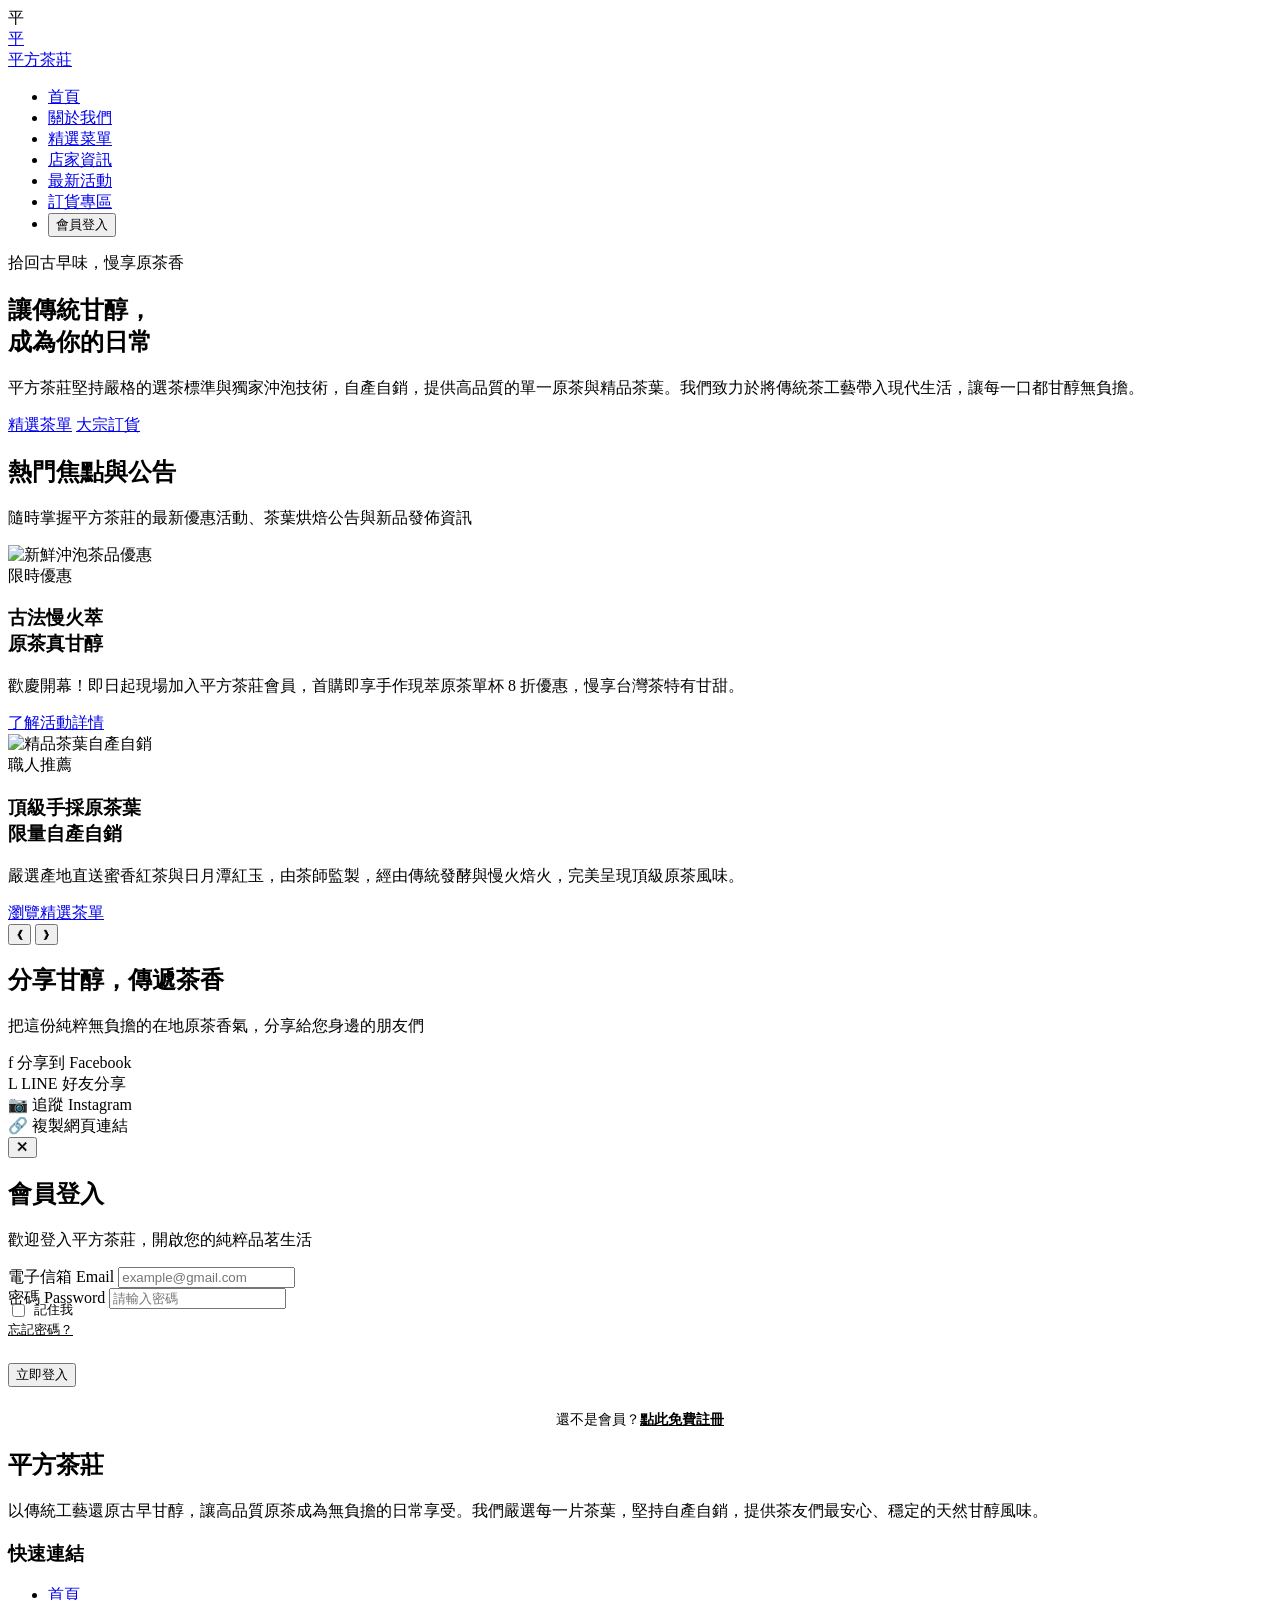
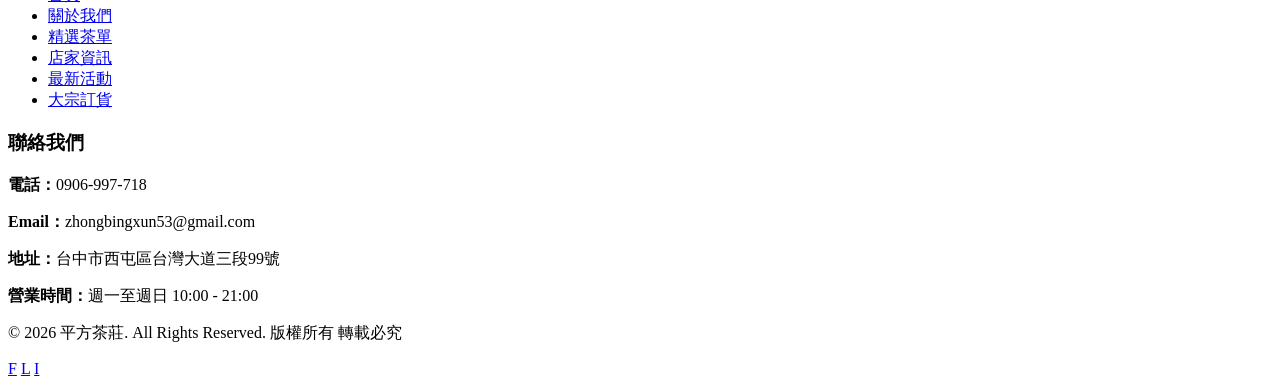
==== index.html @ 4ed9a434 "Add files via upload" ====
<!DOCTYPE html>
<html lang="zh-TW">
<head>
  <meta charset="UTF-8">
  <meta name="viewport" content="width=device-width, initial-scale=1.0">
  <title>平方茶莊 | 讓傳統甘醇，成為你的日常</title>
  <meta name="description" content="平方茶莊提供高品質在地原茶與自產茶葉，擁有嚴格選茶標準與獨門沖泡技術，完美呈現茶葉本身甘醇香氣。">
  <link rel="stylesheet" href="css/style.css">
</head>
<body>

  <!-- Page Loader Overlay -->
  <div class="loader-overlay" id="loaderOverlay">
    <div class="loader-content">
      <div class="loader-logo">平</div>
      <div class="loader-bar"></div>
    </div>
  </div>

  <!-- Navigation Header -->
  <header>
    <div class="container header-container">
      <a href="index.html" class="logo" id="navLogo">
        <div class="logo-icon">平</div>
        <span class="logo-text">平方茶莊</span>
      </a>
      <nav>
        <ul class="nav-menu" id="navMenu">
          <li><a href="index.html" class="nav-link" id="linkHome">首頁</a></li>
          <li><a href="about.html" class="nav-link" id="linkAbout">關於我們</a></li>
          <li><a href="menu.html" class="nav-link" id="linkMenu">精選菜單</a></li>
          <li><a href="info.html" class="nav-link" id="linkInfo">店家資訊</a></li>
          <li><a href="events.html" class="nav-link" id="linkEvents">最新活動</a></li>
          <li><a href="order.html" class="nav-link" id="linkOrder">訂貨專區</a></li>
          <li><button class="login-btn" id="navLoginBtn">會員登入</button></li>
        </ul>
      </nav>
      <div class="menu-toggle" id="menuToggle" aria-label="Toggle navigation menu">
        <span></span>
        <span></span>
        <span></span>
      </div>
    </div>
  </header>

  <!-- Hero Section -->
  <section class="hero" id="heroSection">
    <div class="hero-overlay"></div>
    <div class="hero-spotlight" id="heroSpotlight"></div>
    <div class="container">
      <div class="hero-content">
        <div class="hero-tagline">拾回古早味，慢享原茶香</div>
        <h1 class="hero-title">讓傳統甘醇，<br>成為你的日常</h1>
        <p class="hero-description">
          平方茶莊堅持嚴格的選茶標準與獨家沖泡技術，自產自銷，提供高品質的單一原茶與精品茶葉。我們致力於將傳統茶工藝帶入現代生活，讓每一口都甘醇無負擔。
        </p>
        <div class="hero-btns">
          <a href="menu.html" class="btn btn-primary" id="heroBtnMenu">精選茶單</a>
          <a href="order.html" class="btn btn-outline" id="heroBtnOrder">大宗訂貨</a>
        </div>
      </div>
    </div>
  </section>

  <!-- Interactive Ad Carousel Section -->
  <section class="carousel-section" id="carouselSection">
    <div class="container">
      <h2 class="section-title">熱門焦點與公告</h2>
      <p class="section-subtitle">隨時掌握平方茶莊的最新優惠活動、茶葉烘焙公告與新品發佈資訊</p>
      
      <div class="carousel-container">
        <div class="carousel-track">
          
          <!-- Slide 1 -->
          <div class="carousel-slide active">
            <img src="images/carousel-1.png" alt="新鮮沖泡茶品優惠" class="carousel-img">
            <div class="carousel-overlay"></div>
            <div class="carousel-content">
              <span class="carousel-badge">限時優惠</span>
              <h3 class="carousel-slide-title">古法慢火萃<br>原茶真甘醇</h3>
              <p class="carousel-slide-desc">
                歡慶開幕！即日起現場加入平方茶莊會員，首購即享手作現萃原茶單杯 8 折優惠，慢享台灣茶特有甘甜。
              </p>
              <a href="events.html" class="btn btn-primary">了解活動詳情</a>
            </div>
          </div>
          
          <!-- Slide 2 -->
          <div class="carousel-slide">
            <img src="images/carousel-2.png" alt="精品茶葉自產自銷" class="carousel-img">
            <div class="carousel-overlay"></div>
            <div class="carousel-content">
              <span class="carousel-badge">職人推薦</span>
              <h3 class="carousel-slide-title">頂級手採原茶葉<br>限量自產自銷</h3>
              <p class="carousel-slide-desc">
                嚴選產地直送蜜香紅茶與日月潭紅玉，由茶師監製，經由傳統發酵與慢火焙火，完美呈現頂級原茶風味。
              </p>
              <a href="menu.html" class="btn btn-primary">瀏覽精選茶單</a>
            </div>
          </div>
          
        </div>
        
        <!-- Controls -->
        <button class="carousel-btn carousel-btn-prev" aria-label="Previous slide">&#10094;</button>
        <button class="carousel-btn carousel-btn-next" aria-label="Next slide">&#10095;</button>
        
        <!-- Indicators -->
        <div class="carousel-dots"></div>
      </div>
    </div>
  </section>

  <!-- Social Share Section -->
  <section class="social-share-section" id="shareSection">
    <div class="container">
      <h2 class="section-title">分享甘醇，傳遞茶香</h2>
      <p class="section-subtitle">把這份純粹無負擔的在地原茶香氣，分享給您身邊的朋友們</p>
      
      <div class="share-grid">
        <div class="share-card fb" id="shareFb">
          <span class="share-icon">f</span>
          <span class="share-title">分享到 Facebook</span>
        </div>
        <div class="share-card line" id="shareLine">
          <span class="share-icon">L</span>
          <span class="share-title">LINE 好友分享</span>
        </div>
        <div class="share-card ig" id="shareIg">
          <span class="share-icon">📷</span>
          <span class="share-title">追蹤 Instagram</span>
        </div>
        <div class="share-card copylink" id="shareCopy">
          <span class="share-icon">🔗</span>
          <span class="share-title">複製網頁連結</span>
        </div>
      </div>
    </div>
  </section>

  <!-- Member Login Modal -->
  <div class="modal-overlay" id="loginModal">
    <div class="modal-box">
      <button class="modal-close" aria-label="Close modal">✕</button>
      <h2 class="modal-title">會員登入</h2>
      <p class="modal-subtitle">歡迎登入平方茶莊，開啟您的純粹品茗生活</p>
      
      <form id="loginForm">
        <div class="form-group">
          <label for="loginEmail">電子信箱 Email</label>
          <input type="email" id="loginEmail" class="form-control" placeholder="example@gmail.com" required>
        </div>
        <div class="form-group">
          <label for="loginPassword">密碼 Password</label>
          <input type="password" id="loginPassword" class="form-control" placeholder="請輸入密碼" required>
        </div>
        <div class="form-group" style="flex-direction: row; justify-content: space-between; align-items: center; margin-top: -8px; margin-bottom: 24px;">
          <label style="display: flex; align-items: center; gap: 6px; font-weight: normal; font-size: 0.8rem; cursor: pointer;">
            <input type="checkbox" style="accent-color: var(--primary-color);"> 記住我
          </label>
          <a href="#" style="font-size: 0.8rem; color: var(--secondary-color); font-weight: 500;">忘記密碼？</a>
        </div>
        <button type="submit" class="btn btn-primary form-submit-btn">立即登入</button>
      </form>
      
      <p style="text-align: center; margin-top: 24px; font-size: 0.85rem; color: var(--text-muted);">
        還不是會員？<a href="#" style="color: var(--primary-color); font-weight: 600;">點此免費註冊</a>
      </p>
    </div>
  </div>

  <!-- Footer -->
  <footer>
    <div class="container footer-grid">
      <div class="footer-brand">
        <h2>平方茶莊</h2>
        <p>以傳統工藝還原古早甘醇，讓高品質原茶成為無負擔的日常享受。我們嚴選每一片茶葉，堅持自產自銷，提供茶友們最安心、穩定的天然甘醇風味。</p>
      </div>
      <div class="footer-links">
        <h3>快速連結</h3>
        <ul>
          <li><a href="index.html">首頁</a></li>
          <li><a href="about.html">關於我們</a></li>
          <li><a href="menu.html">精選茶單</a></li>
          <li><a href="info.html">店家資訊</a></li>
          <li><a href="events.html">最新活動</a></li>
          <li><a href="order.html">大宗訂貨</a></li>
        </ul>
      </div>
      <div class="footer-contact">
        <h3>聯絡我們</h3>
        <p><strong>電話：</strong>0906-997-718</p>
        <p><strong>Email：</strong>zhongbingxun53@gmail.com</p>
        <p><strong>地址：</strong>台中市西屯區台灣大道三段99號</p>
        <p><strong>營業時間：</strong>週一至週日 10:00 - 21:00</p>
      </div>
    </div>
    
    <div class="container footer-bottom">
      <p>&copy; 2026 平方茶莊. All Rights Reserved. 版權所有 轉載必究</p>
      <div class="footer-socials">
        <a href="#" class="footer-social-icon" aria-label="Facebook">F</a>
        <a href="#" class="footer-social-icon" aria-label="Line">L</a>
        <a href="#" class="footer-social-icon" aria-label="Instagram">I</a>
      </div>
    </div>
  </footer>

  <script src="js/main.js"></script>
</body>
</html>
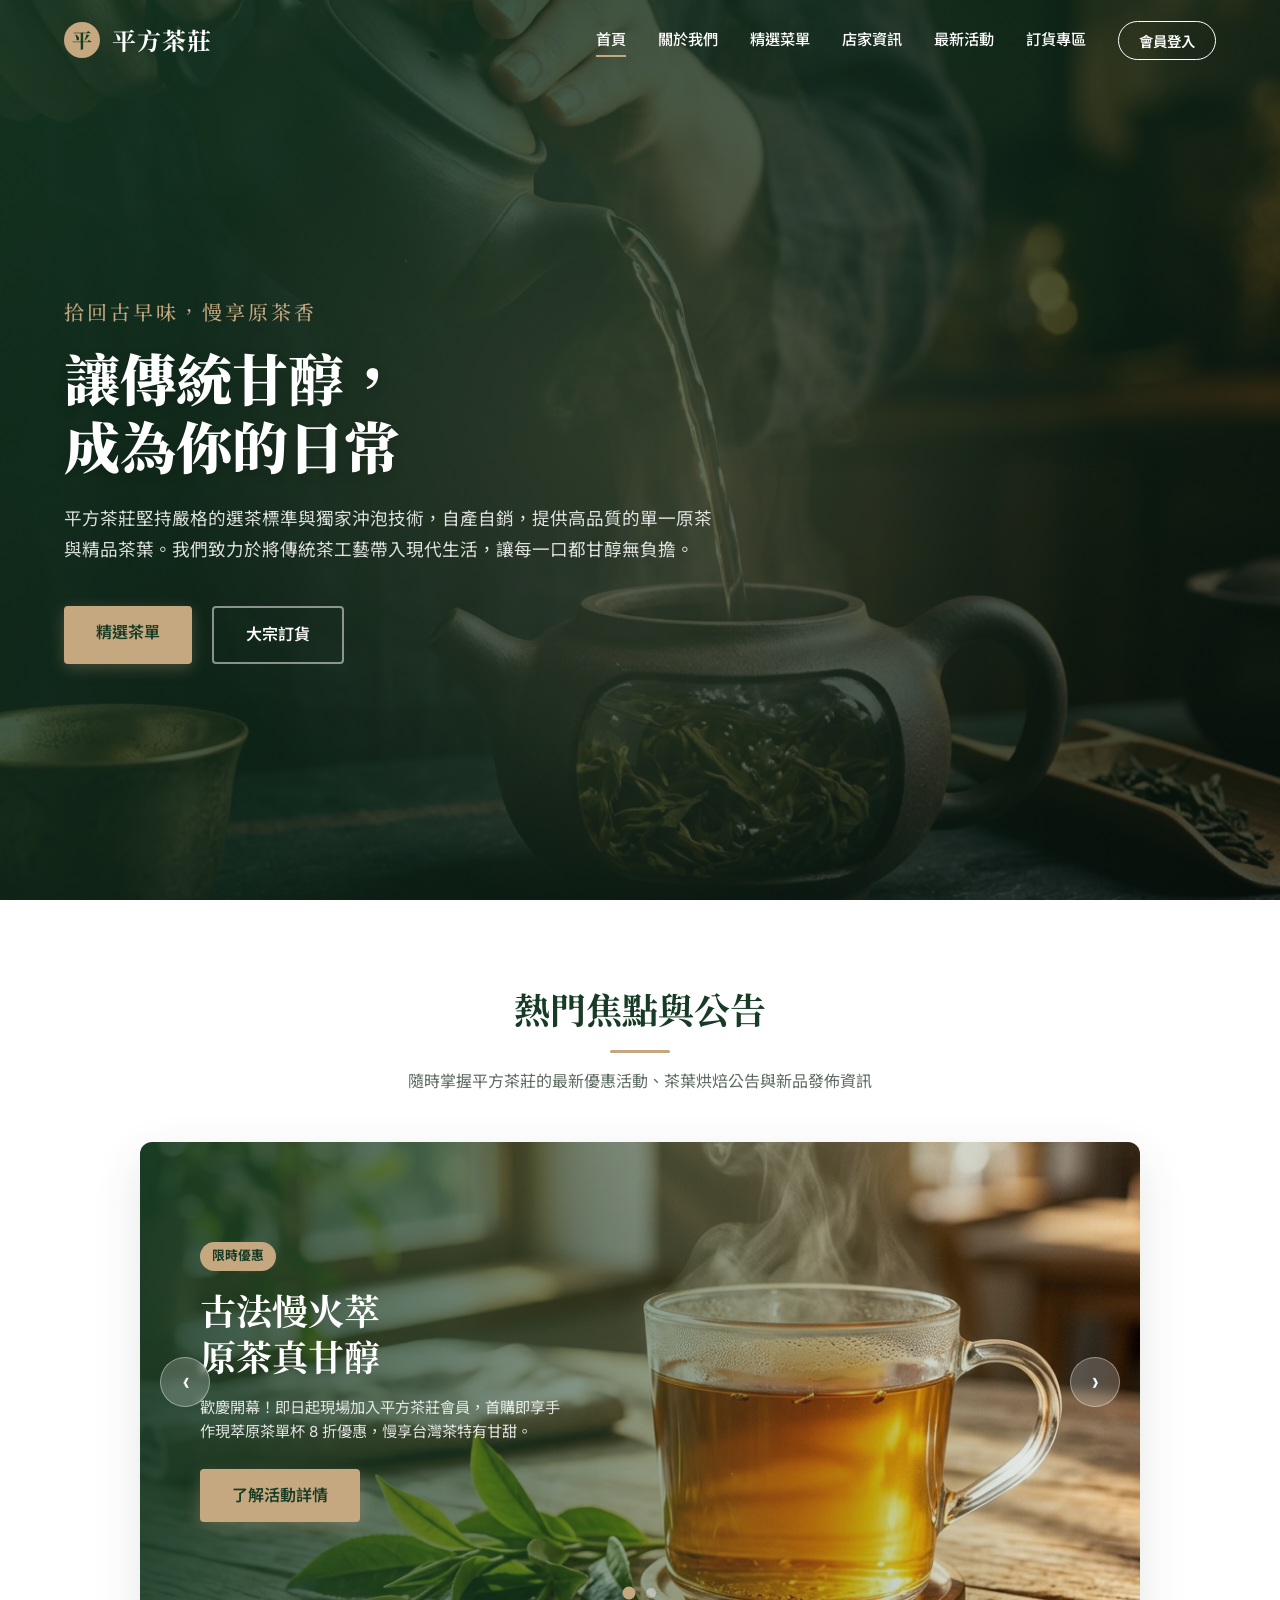
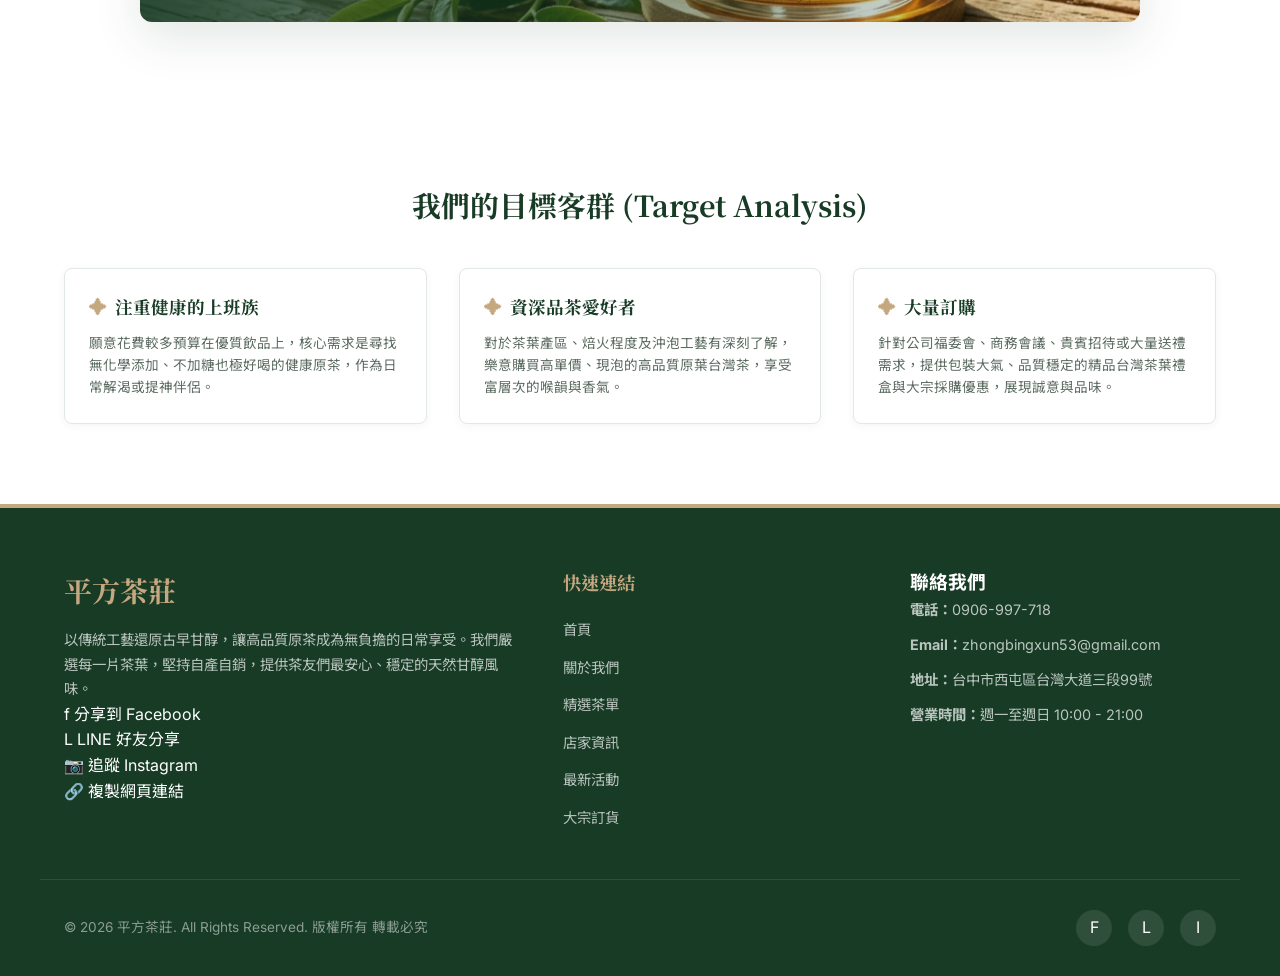
==== commit 11a22c71: "Add files via upload" ====
--- a/index.html
+++ b/index.html
@@ -111,28 +111,28 @@
     </div>
   </section>
 
-  <!-- Social Share Section -->
-  <section class="social-share-section" id="shareSection">
+  <!-- Target Audience Section -->
+  <section class="target-section" id="targetSection" style="background-color: var(--bg-card); padding: 80px 0;">
     <div class="container">
-      <h2 class="section-title">分享甘醇，傳遞茶香</h2>
-      <p class="section-subtitle">把這份純粹無負擔的在地原茶香氣，分享給您身邊的朋友們</p>
-      
-      <div class="share-grid">
-        <div class="share-card fb" id="shareFb">
-          <span class="share-icon">f</span>
-          <span class="share-title">分享到 Facebook</span>
-        </div>
-        <div class="share-card line" id="shareLine">
-          <span class="share-icon">L</span>
-          <span class="share-title">LINE 好友分享</span>
-        </div>
-        <div class="share-card ig" id="shareIg">
-          <span class="share-icon">📷</span>
-          <span class="share-title">追蹤 Instagram</span>
-        </div>
-        <div class="share-card copylink" id="shareCopy">
-          <span class="share-icon">🔗</span>
-          <span class="share-title">複製網頁連結</span>
+      <h3 style="font-family: var(--font-serif); font-size: 1.8rem; color: var(--primary-color); margin-bottom: 32px; text-align: center;">我們的目標客群 (Target Analysis)</h3>
+      <div class="strengths-grid">
+        <div class="strength-card" style="text-align: left; padding: 24px;">
+          <h4 style="font-family: var(--font-serif); font-size: 1.1rem; color: var(--primary-color); margin-bottom: 12px; display: flex; align-items: center; gap: 8px;">
+            <span style="color: var(--secondary-color);">✦</span> 注重健康的上班族
+          </h4>
+          <p style="font-size: 0.85rem; color: var(--text-muted); line-height: 1.6;">願意花費較多預算在優質飲品上，核心需求是尋找無化學添加、不加糖也極好喝的健康原茶，作為日常解渴或提神伴侶。</p>
+        </div>
+        <div class="strength-card" style="text-align: left; padding: 24px;">
+          <h4 style="font-family: var(--font-serif); font-size: 1.1rem; color: var(--primary-color); margin-bottom: 12px; display: flex; align-items: center; gap: 8px;">
+            <span style="color: var(--secondary-color);">✦</span> 資深品茶愛好者
+          </h4>
+          <p style="font-size: 0.85rem; color: var(--text-muted); line-height: 1.6;">對於茶葉產區、焙火程度及沖泡工藝有深刻了解，樂意購買高單價、現泡的高品質原葉台灣茶，享受富層次的喉韻與香氣。</p>
+        </div>
+        <div class="strength-card" style="text-align: left; padding: 24px;">
+          <h4 style="font-family: var(--font-serif); font-size: 1.1rem; color: var(--primary-color); margin-bottom: 12px; display: flex; align-items: center; gap: 8px;">
+            <span style="color: var(--secondary-color);">✦</span> 大量訂購
+          </h4>
+          <p style="font-size: 0.85rem; color: var(--text-muted); line-height: 1.6;">針對公司福委會、商務會議、貴賓招待或大量送禮需求，提供包裝大氣、品質穩定的精品台灣茶葉禮盒與大宗採購優惠，展現誠意與品味。</p>
         </div>
       </div>
     </div>
@@ -175,6 +175,24 @@
       <div class="footer-brand">
         <h2>平方茶莊</h2>
         <p>以傳統工藝還原古早甘醇，讓高品質原茶成為無負擔的日常享受。我們嚴選每一片茶葉，堅持自產自銷，提供茶友們最安心、穩定的天然甘醇風味。</p>
+        <div class="footer-share-grid">
+          <div class="footer-share-card fb" id="shareFb">
+            <span class="footer-share-icon">f</span>
+            <span class="footer-share-title">分享到 Facebook</span>
+          </div>
+          <div class="footer-share-card line" id="shareLine">
+            <span class="footer-share-icon">L</span>
+            <span class="footer-share-title">LINE 好友分享</span>
+          </div>
+          <div class="footer-share-card ig" id="shareIg">
+            <span class="footer-share-icon">📷</span>
+            <span class="footer-share-title">追蹤 Instagram</span>
+          </div>
+          <div class="footer-share-card copylink" id="shareCopy">
+            <span class="footer-share-icon">🔗</span>
+            <span class="footer-share-title">複製網頁連結</span>
+          </div>
+        </div>
       </div>
       <div class="footer-links">
         <h3>快速連結</h3>
--- a/css/style.css
+++ b/css/style.css
@@ -0,0 +1,2001 @@
+@import url('https://fonts.googleapis.com/css2?family=Inter:wght@300;400;500;600;700&family=Noto+Sans+TC:wght@300;400;500;700&family=Noto+Serif+TC:wght@500;700;900&display=swap');
+
+/* --- CSS Variables & Design System --- */
+:root {
+  --primary-color: #173B25;      /* 深森林綠 */
+  --primary-light: #2A5A3C;      /* 淺森林綠 */
+  --secondary-color: #C5A880;    /* 雅致茶金 */
+  --secondary-hover: #B0936C;    /* 金色滑過 */
+  --bg-color: #FAF8F5;           /* 溫潤米白 */
+  --bg-card: #FFFFFF;            /* 卡片純白 */
+  --text-dark: #1E2521;          /* 標題與內文深色 */
+  --text-muted: #5C6B61;         /* 次要內文 */
+  --text-light: #FFFFFF;         /* 亮色文字 */
+  --border-color: #E2E8E4;       /* 邊框綠白 */
+  --shadow-sm: 0 2px 8px rgba(23, 59, 37, 0.05);
+  --shadow-md: 0 8px 24px rgba(23, 59, 37, 0.08);
+  --shadow-lg: 0 16px 48px rgba(23, 59, 37, 0.12);
+  --transition: all 0.4s cubic-bezier(0.16, 1, 0.3, 1);
+  --font-serif: 'Noto Serif TC', serif;
+  --font-sans: 'Inter', 'Noto Sans TC', sans-serif;
+  --container-width: 1200px;
+  --header-height: 80px;
+}
+
+/* --- Base & Reset --- */
+* {
+  box-sizing: border-box;
+  margin: 0;
+  padding: 0;
+}
+
+html {
+  scroll-behavior: smooth;
+  font-size: 16px;
+}
+
+body {
+  font-family: var(--font-sans);
+  background-color: var(--bg-color);
+  color: var(--text-dark);
+  line-height: 1.6;
+  overflow-x: hidden;
+  -webkit-font-smoothing: antialiased;
+}
+
+img {
+  max-width: 100%;
+  height: auto;
+  display: block;
+}
+
+a {
+  color: inherit;
+  text-decoration: none;
+  transition: var(--transition);
+}
+
+button, input, select, textarea {
+  font-family: inherit;
+  outline: none;
+}
+
+/* --- Layout --- */
+.container {
+  width: 100%;
+  max-width: var(--container-width);
+  margin: 0 auto;
+  padding: 0 24px;
+}
+
+section {
+  padding: 80px 0;
+}
+
+.section-title {
+  font-family: var(--font-serif);
+  font-size: 2.25rem;
+  font-weight: 700;
+  text-align: center;
+  color: var(--primary-color);
+  margin-bottom: 16px;
+  position: relative;
+}
+
+.section-title::after {
+  content: '';
+  display: block;
+  width: 60px;
+  height: 3px;
+  background-color: var(--secondary-color);
+  margin: 12px auto 0;
+  border-radius: 2px;
+}
+
+.section-subtitle {
+  text-align: center;
+  color: var(--text-muted);
+  max-width: 600px;
+  margin: 0 auto 48px;
+  font-size: 1rem;
+}
+
+/* --- Header / Navigation --- */
+header {
+  position: fixed;
+  top: 0;
+  left: 0;
+  width: 100%;
+  height: var(--header-height);
+  z-index: 1000;
+  transition: var(--transition);
+  display: flex;
+  align-items: center;
+}
+
+header.scrolled {
+  background-color: rgba(23, 59, 37, 0.95);
+  backdrop-filter: blur(10px);
+  height: 70px;
+  box-shadow: 0 4px 20px rgba(0, 0, 0, 0.1);
+}
+
+header.scrolled .nav-link {
+  color: var(--text-light);
+}
+
+header.scrolled .logo-text {
+  color: var(--text-light);
+}
+
+header.scrolled .login-btn {
+  border-color: var(--secondary-color);
+  color: var(--text-light);
+}
+
+header.scrolled .login-btn:hover {
+  background-color: var(--secondary-color);
+  color: var(--primary-color);
+}
+
+.header-container {
+  display: flex;
+  justify-content: space-between;
+  align-items: center;
+  width: 100%;
+}
+
+.logo {
+  display: flex;
+  align-items: center;
+  gap: 12px;
+}
+
+.logo-icon {
+  width: 36px;
+  height: 36px;
+  background-color: var(--secondary-color);
+  border-radius: 50%;
+  display: flex;
+  align-items: center;
+  justify-content: center;
+  font-family: var(--font-serif);
+  font-weight: 700;
+  color: var(--primary-color);
+  font-size: 1.25rem;
+}
+
+.logo-text {
+  font-family: var(--font-serif);
+  font-size: 1.5rem;
+  font-weight: 700;
+  color: var(--primary-color);
+  letter-spacing: 1px;
+}
+
+header:not(.scrolled) .logo-text {
+  /* On hero, if background is dark, keep logo text readable */
+  color: var(--text-light);
+}
+header:not(.scrolled) .logo-icon {
+  background-color: var(--secondary-color);
+  color: var(--primary-color);
+}
+
+.nav-menu {
+  display: flex;
+  align-items: center;
+  gap: 32px;
+  list-style: none;
+}
+
+.nav-link {
+  color: var(--text-light); /* Default for transparent header overlaying dark hero */
+  font-size: 0.95rem;
+  font-weight: 500;
+  position: relative;
+  padding: 8px 0;
+}
+
+/* Light background override for subpages nav links when not scrolled */
+body.subpage header:not(.scrolled) {
+  background-color: var(--bg-card);
+  box-shadow: var(--shadow-sm);
+}
+body.subpage header:not(.scrolled) .nav-link {
+  color: var(--primary-color);
+}
+body.subpage header:not(.scrolled) .logo-text {
+  color: var(--primary-color);
+}
+body.subpage header:not(.scrolled) .login-btn {
+  border-color: var(--primary-color);
+  color: var(--primary-color);
+}
+
+.nav-link::after {
+  content: '';
+  position: absolute;
+  bottom: 0;
+  left: 0;
+  width: 0;
+  height: 2px;
+  background-color: var(--secondary-color);
+  transition: var(--transition);
+}
+
+.nav-link:hover::after,
+.nav-link.active::after {
+  width: 100%;
+}
+
+.nav-link:hover {
+  color: var(--secondary-color) !important;
+}
+
+.login-btn {
+  border: 1.5px solid var(--text-light);
+  color: var(--text-light);
+  padding: 8px 20px;
+  border-radius: 30px;
+  font-size: 0.9rem;
+  font-weight: 600;
+  cursor: pointer;
+  background: transparent;
+  transition: var(--transition);
+}
+
+.login-btn:hover {
+  background-color: var(--text-light);
+  color: var(--primary-color);
+  transform: translateY(-2px);
+}
+
+.menu-toggle {
+  display: none;
+  flex-direction: column;
+  gap: 6px;
+  cursor: pointer;
+  z-index: 1001;
+}
+
+.menu-toggle span {
+  display: block;
+  width: 25px;
+  height: 2px;
+  background-color: var(--text-light);
+  transition: var(--transition);
+}
+
+body.subpage header:not(.scrolled) .menu-toggle span {
+  background-color: var(--primary-color);
+}
+
+/* --- Hero Section --- */
+.hero {
+  position: relative;
+  height: 100vh;
+  min-height: 600px;
+  background: url('../images/hero-bg.png') no-repeat center center/cover;
+  display: flex;
+  align-items: center;
+  color: var(--text-light);
+  padding: 0;
+}
+
+.hero-overlay {
+  position: absolute;
+  top: 0;
+  left: 0;
+  width: 100%;
+  height: 100%;
+  background: linear-gradient(135deg, rgba(23, 59, 37, 0.85) 0%, rgba(10, 20, 15, 0.7) 100%);
+  z-index: 1;
+}
+
+.hero-content {
+  position: relative;
+  z-index: 2;
+  max-width: 650px;
+  padding-top: 60px;
+}
+
+.hero-tagline {
+  font-family: var(--font-serif);
+  font-size: 1.25rem;
+  color: var(--secondary-color);
+  margin-bottom: 16px;
+  letter-spacing: 3px;
+  text-transform: uppercase;
+  font-weight: 500;
+  opacity: 0;
+  transform: translateY(20px);
+  animation: fadeInUp 0.8s forwards 0.2s;
+}
+
+.hero-title {
+  font-family: var(--font-serif);
+  font-size: 3.5rem;
+  font-weight: 900;
+  line-height: 1.2;
+  margin-bottom: 24px;
+  text-shadow: 0 4px 12px rgba(0,0,0,0.15);
+  opacity: 0;
+  transform: translateY(30px);
+  animation: fadeInUp 0.8s forwards 0.4s;
+}
+
+.hero-description {
+  font-size: 1.1rem;
+  margin-bottom: 40px;
+  color: rgba(255, 255, 255, 0.85);
+  line-height: 1.8;
+  opacity: 0;
+  transform: translateY(30px);
+  animation: fadeInUp 0.8s forwards 0.6s;
+}
+
+.hero-btns {
+  display: flex;
+  gap: 20px;
+  opacity: 0;
+  transform: translateY(35px);
+  animation: fadeInUp 0.8s forwards 0.8s;
+}
+
+.btn {
+  display: inline-block;
+  padding: 14px 32px;
+  border-radius: 4px;
+  font-weight: 600;
+  font-size: 1rem;
+  cursor: pointer;
+  transition: var(--transition);
+  text-align: center;
+  border: none;
+}
+
+.btn-primary {
+  background-color: var(--secondary-color);
+  color: var(--primary-color);
+  box-shadow: 0 4px 15px rgba(197, 168, 128, 0.3);
+}
+
+.btn-primary:hover {
+  background-color: var(--secondary-hover);
+  transform: translateY(-3px);
+  box-shadow: 0 6px 20px rgba(197, 168, 128, 0.4);
+}
+
+.btn-outline {
+  background-color: transparent;
+  color: var(--text-light);
+  border: 2px solid rgba(255, 255, 255, 0.5);
+}
+
+.btn-outline:hover {
+  background-color: rgba(255, 255, 255, 0.1);
+  border-color: var(--text-light);
+  transform: translateY(-3px);
+}
+
+/* --- Banner Pages Template --- */
+.subpage-banner {
+  height: 300px;
+  background: linear-gradient(135deg, var(--primary-color) 0%, var(--primary-light) 100%);
+  display: flex;
+  align-items: center;
+  justify-content: center;
+  color: var(--text-light);
+  text-align: center;
+  padding-top: var(--header-height);
+  position: relative;
+  overflow: hidden;
+}
+
+.subpage-banner::before {
+  content: '';
+  position: absolute;
+  top: 0;
+  left: 0;
+  width: 100%;
+  height: 100%;
+  background: radial-gradient(circle, rgba(197,168,128,0.15) 0%, transparent 80%);
+}
+
+.banner-title {
+  font-family: var(--font-serif);
+  font-size: 2.75rem;
+  margin-bottom: 8px;
+  position: relative;
+  z-index: 2;
+}
+
+.banner-desc {
+  font-size: 1.05rem;
+  color: rgba(255, 255, 255, 0.8);
+  position: relative;
+  z-index: 2;
+}
+
+/* --- Interactive Ad Carousel --- */
+.carousel-section {
+  background-color: var(--bg-card);
+}
+
+.carousel-container {
+  position: relative;
+  width: 100%;
+  max-width: 1000px;
+  height: 480px;
+  margin: 0 auto;
+  border-radius: 12px;
+  overflow: hidden;
+  box-shadow: var(--shadow-lg);
+}
+
+.carousel-track {
+  width: 100%;
+  height: 100%;
+  position: relative;
+}
+
+.carousel-slide {
+  position: absolute;
+  top: 0;
+  left: 0;
+  width: 100%;
+  height: 100%;
+  opacity: 0;
+  transition: opacity 0.8s ease-in-out;
+  display: flex;
+  align-items: center;
+  z-index: 1;
+}
+
+.carousel-slide.active {
+  opacity: 1;
+  z-index: 2;
+}
+
+.carousel-img {
+  position: absolute;
+  top: 0;
+  left: 0;
+  width: 100%;
+  height: 100%;
+  object-fit: cover;
+}
+
+.carousel-overlay {
+  position: absolute;
+  top: 0;
+  left: 0;
+  width: 100%;
+  height: 100%;
+  background: linear-gradient(90deg, rgba(23, 59, 37, 0.9) 0%, rgba(23, 59, 37, 0.4) 60%, transparent 100%);
+  z-index: 2;
+}
+
+.carousel-content {
+  position: relative;
+  z-index: 3;
+  color: var(--text-light);
+  max-width: 480px;
+  padding: 0 60px;
+}
+
+.carousel-badge {
+  display: inline-block;
+  background-color: var(--secondary-color);
+  color: var(--primary-color);
+  padding: 4px 12px;
+  border-radius: 20px;
+  font-size: 0.8rem;
+  font-weight: 700;
+  margin-bottom: 16px;
+  text-transform: uppercase;
+}
+
+.carousel-slide-title {
+  font-family: var(--font-serif);
+  font-size: 2.25rem;
+  font-weight: 700;
+  margin-bottom: 16px;
+  line-height: 1.3;
+}
+
+.carousel-slide-desc {
+  font-size: 0.95rem;
+  color: rgba(255, 255, 255, 0.85);
+  margin-bottom: 24px;
+}
+
+.carousel-btn {
+  position: absolute;
+  top: 50%;
+  transform: translateY(-50%);
+  width: 50px;
+  height: 50px;
+  border-radius: 50%;
+  background-color: rgba(255, 255, 255, 0.2);
+  border: 1.5px solid rgba(255, 255, 255, 0.4);
+  color: var(--text-light);
+  display: flex;
+  align-items: center;
+  justify-content: center;
+  cursor: pointer;
+  z-index: 10;
+  transition: var(--transition);
+  backdrop-filter: blur(5px);
+}
+
+.carousel-btn:hover {
+  background-color: var(--secondary-color);
+  border-color: var(--secondary-color);
+  color: var(--primary-color);
+}
+
+.carousel-btn-prev {
+  left: 20px;
+}
+
+.carousel-btn-next {
+  right: 20px;
+}
+
+.carousel-dots {
+  position: absolute;
+  bottom: 24px;
+  left: 50%;
+  transform: translateX(-50%);
+  display: flex;
+  gap: 12px;
+  z-index: 10;
+}
+
+.carousel-dot {
+  width: 10px;
+  height: 10px;
+  border-radius: 50%;
+  background-color: rgba(255, 255, 255, 0.4);
+  cursor: pointer;
+  transition: var(--transition);
+}
+
+.carousel-dot.active {
+  background-color: var(--secondary-color);
+  transform: scale(1.3);
+}
+
+/* --- Social Share & Floating Elements --- */
+.social-share-section {
+  background-color: var(--bg-color);
+  text-align: center;
+  border-bottom: 1px solid var(--border-color);
+}
+
+.share-grid {
+  display: flex;
+  justify-content: center;
+  gap: 24px;
+  flex-wrap: wrap;
+  margin-top: 32px;
+}
+
+.share-card {
+  background-color: var(--bg-card);
+  padding: 20px 32px;
+  border-radius: 8px;
+  border: 1px solid var(--border-color);
+  display: flex;
+  align-items: center;
+  gap: 16px;
+  cursor: pointer;
+  box-shadow: var(--shadow-sm);
+  transition: var(--transition);
+}
+
+.share-card:hover {
+  transform: translateY(-5px);
+  box-shadow: var(--shadow-md);
+  border-color: var(--secondary-color);
+}
+
+.share-icon {
+  font-size: 1.5rem;
+  color: var(--primary-color);
+}
+
+.share-card.fb:hover .share-icon { color: #1877F2; }
+.share-card.line:hover .share-icon { color: #06C755; }
+.share-card.ig:hover .share-icon { color: #E1306C; }
+.share-card.copylink:hover .share-icon { color: var(--secondary-color); }
+
+.share-title {
+  font-weight: 600;
+  font-size: 0.95rem;
+}
+
+/* --- About Us Page Components --- */
+.about-grid {
+  display: grid;
+  grid-template-columns: 1fr 1fr;
+  gap: 60px;
+  align-items: center;
+}
+
+.about-img-box {
+  position: relative;
+}
+
+.about-img-box img {
+  border-radius: 12px;
+  box-shadow: var(--shadow-lg);
+}
+
+.about-img-box::before {
+  content: '';
+  position: absolute;
+  top: -20px;
+  left: -20px;
+  width: 100px;
+  height: 100px;
+  border-top: 4px solid var(--secondary-color);
+  border-left: 4px solid var(--secondary-color);
+  border-radius: 12px 0 0 0;
+  z-index: -1;
+}
+
+.about-intro-text {
+  font-family: var(--font-serif);
+  font-size: 1.5rem;
+  color: var(--primary-color);
+  line-height: 1.6;
+  margin-bottom: 24px;
+}
+
+.about-desc {
+  color: var(--text-muted);
+  margin-bottom: 32px;
+  font-size: 1.05rem;
+}
+
+.strengths-grid {
+  display: grid;
+  grid-template-columns: repeat(3, 1fr);
+  gap: 32px;
+  margin-top: 40px;
+}
+
+.strength-card {
+  background-color: var(--bg-card);
+  padding: 32px;
+  border-radius: 8px;
+  text-align: center;
+  box-shadow: var(--shadow-sm);
+  border: 1px solid var(--border-color);
+  transition: var(--transition);
+}
+
+.strength-card:hover {
+  transform: translateY(-5px);
+  box-shadow: var(--shadow-md);
+  border-color: var(--secondary-color);
+}
+
+.strength-num {
+  font-family: var(--font-serif);
+  font-size: 2.5rem;
+  color: var(--secondary-color);
+  font-weight: 700;
+  margin-bottom: 12px;
+}
+
+.strength-title {
+  font-family: var(--font-serif);
+  font-size: 1.25rem;
+  margin-bottom: 8px;
+  color: var(--primary-color);
+}
+
+.strength-desc {
+  font-size: 0.9rem;
+  color: var(--text-muted);
+}
+
+/* Competitor SWOT Table Grid */
+.comparison-section {
+  background-color: var(--bg-card);
+}
+
+.comp-table-container {
+  overflow-x: auto;
+  margin-top: 48px;
+  box-shadow: var(--shadow-md);
+  border-radius: 8px;
+}
+
+table.comp-table {
+  width: 100%;
+  border-collapse: collapse;
+  min-width: 800px;
+  text-align: left;
+}
+
+table.comp-table th, table.comp-table td {
+  padding: 20px 24px;
+  border-bottom: 1px solid var(--border-color);
+}
+
+table.comp-table th {
+  background-color: var(--primary-color);
+  color: var(--text-light);
+  font-weight: 600;
+  font-size: 1rem;
+}
+
+table.comp-table th:first-child {
+  border-top-left-radius: 8px;
+}
+
+table.comp-table th:last-child {
+  border-top-right-radius: 8px;
+}
+
+table.comp-table tr:last-child td {
+  border-bottom: none;
+}
+
+table.comp-table tr.highlight {
+  background-color: rgba(197, 168, 128, 0.08);
+}
+
+table.comp-table tr.highlight td:first-child {
+  font-weight: 700;
+  color: var(--primary-color);
+}
+
+.table-brand-tag {
+  display: inline-block;
+  background-color: var(--primary-color);
+  color: var(--text-light);
+  padding: 4px 8px;
+  border-radius: 4px;
+  font-size: 0.8rem;
+  margin-top: 4px;
+}
+
+.table-text-strong {
+  font-weight: 600;
+  color: var(--primary-color);
+}
+
+/* --- Menu Page Components --- */
+.menu-filter-bar {
+  display: flex;
+  justify-content: center;
+  gap: 16px;
+  margin-bottom: 48px;
+  flex-wrap: wrap;
+}
+
+.filter-btn {
+  background: var(--bg-card);
+  border: 1px solid var(--border-color);
+  color: var(--text-muted);
+  padding: 10px 24px;
+  border-radius: 30px;
+  font-weight: 600;
+  cursor: pointer;
+  transition: var(--transition);
+  font-size: 0.95rem;
+}
+
+.filter-btn:hover,
+.filter-btn.active {
+  background-color: var(--primary-color);
+  border-color: var(--primary-color);
+  color: var(--text-light);
+  box-shadow: var(--shadow-sm);
+}
+
+.menu-grid {
+  display: grid;
+  grid-template-columns: repeat(auto-fill, minmax(280px, 1fr));
+  gap: 32px;
+}
+
+.menu-card {
+  background-color: var(--bg-card);
+  border-radius: 12px;
+  border: 1px solid var(--border-color);
+  overflow: hidden;
+  box-shadow: var(--shadow-sm);
+  transition: var(--transition);
+  opacity: 1;
+  transform: scale(1);
+}
+
+.menu-card.hidden {
+  display: none;
+}
+
+.menu-card:hover {
+  transform: translateY(-8px);
+  box-shadow: var(--shadow-lg);
+  border-color: var(--secondary-color);
+}
+
+.menu-card-img-box {
+  position: relative;
+  height: 200px;
+  overflow: hidden;
+  background-color: #eee;
+}
+
+.menu-card-img-box img {
+  width: 100%;
+  height: 100%;
+  object-fit: cover;
+  transition: var(--transition);
+}
+
+.menu-card:hover .menu-card-img-box img {
+  transform: scale(1.08);
+}
+
+.menu-tag {
+  position: absolute;
+  top: 16px;
+  left: 16px;
+  background-color: var(--primary-color);
+  color: var(--text-light);
+  padding: 4px 10px;
+  border-radius: 4px;
+  font-size: 0.75rem;
+  font-weight: 600;
+  z-index: 2;
+}
+
+.menu-temp-badges {
+  position: absolute;
+  bottom: 16px;
+  right: 16px;
+  display: flex;
+  gap: 6px;
+  z-index: 2;
+}
+
+.temp-badge {
+  width: 24px;
+  height: 24px;
+  border-radius: 50%;
+  display: flex;
+  align-items: center;
+  justify-content: center;
+  font-size: 0.75rem;
+  font-weight: 700;
+  color: #fff;
+  box-shadow: 0 2px 4px rgba(0,0,0,0.15);
+}
+
+.temp-badge.hot { background-color: #E76F51; }
+.temp-badge.cold { background-color: #2A9D8F; }
+
+.menu-card-content {
+  padding: 24px;
+}
+
+.menu-card-title {
+  font-family: var(--font-serif);
+  font-size: 1.25rem;
+  font-weight: 700;
+  color: var(--primary-color);
+  margin-bottom: 8px;
+}
+
+.menu-card-desc {
+  font-size: 0.85rem;
+  color: var(--text-muted);
+  margin-bottom: 16px;
+  height: 40px;
+  overflow: hidden;
+  text-overflow: ellipsis;
+  display: -webkit-box;
+  -webkit-line-clamp: 2;
+  -webkit-box-orient: vertical;
+}
+
+.menu-card-footer {
+  display: flex;
+  justify-content: space-between;
+  align-items: center;
+  border-top: 1px solid var(--border-color);
+  padding-top: 16px;
+}
+
+.menu-card-price {
+  font-family: var(--font-serif);
+  font-size: 1.15rem;
+  font-weight: 700;
+  color: var(--secondary-color);
+}
+
+.menu-order-now {
+  font-size: 0.85rem;
+  color: var(--primary-color);
+  font-weight: 600;
+  display: flex;
+  align-items: center;
+  gap: 4px;
+}
+
+.menu-order-now:hover {
+  color: var(--secondary-color);
+}
+
+/* --- Store Info Page Components --- */
+.info-grid {
+  display: grid;
+  grid-template-columns: 1.2fr 1fr;
+  gap: 60px;
+  margin-bottom: 60px;
+}
+
+.info-details {
+  display: flex;
+  flex-direction: column;
+  gap: 32px;
+}
+
+.info-item {
+  display: flex;
+  gap: 20px;
+}
+
+.info-icon-box {
+  width: 48px;
+  height: 48px;
+  border-radius: 50%;
+  background-color: rgba(197,168,128,0.15);
+  color: var(--primary-color);
+  display: flex;
+  align-items: center;
+  justify-content: center;
+  font-size: 1.2rem;
+  flex-shrink: 0;
+}
+
+.info-text-box h3 {
+  font-family: var(--font-serif);
+  font-size: 1.15rem;
+  margin-bottom: 6px;
+  color: var(--primary-color);
+}
+
+.info-text-box p {
+  color: var(--text-muted);
+}
+
+.map-container {
+  height: 450px;
+  border-radius: 12px;
+  border: 1px solid var(--border-color);
+  overflow: hidden;
+  position: relative;
+  box-shadow: var(--shadow-md);
+}
+
+.mock-map {
+  width: 100%;
+  height: 100%;
+  background-color: #E5E3DF;
+  display: flex;
+  align-items: center;
+  justify-content: center;
+  position: relative;
+}
+
+.map-bg-pattern {
+  position: absolute;
+  top: 0;
+  left: 0;
+  width: 100%;
+  height: 100%;
+  background: radial-gradient(circle, transparent 20%, #E5E3DF 20%, #E5E3DF 21%, transparent 21%),
+              radial-gradient(circle, transparent 20%, #E5E3DF 20%, #E5E3DF 21%, transparent 21%);
+  background-size: 30px 30px;
+  background-position: 0 0, 15px 15px;
+  opacity: 0.15;
+}
+
+.map-roads {
+  position: absolute;
+  width: 100%;
+  height: 100%;
+}
+
+.map-road-h {
+  position: absolute;
+  left: 0;
+  width: 100%;
+  height: 30px;
+  background-color: #fff;
+}
+.map-road-h.r1 { top: 120px; }
+.map-road-h.r2 { top: 300px; }
+
+.map-road-v {
+  position: absolute;
+  top: 0;
+  height: 100%;
+  width: 30px;
+  background-color: #fff;
+}
+.map-road-v.c1 { left: 180px; }
+.map-road-v.c2 { left: 450px; }
+
+.map-green-park {
+  position: absolute;
+  top: 40px;
+  left: 230px;
+  width: 200px;
+  height: 150px;
+  background-color: #C1DFD1;
+  border-radius: 8px;
+  opacity: 0.6;
+}
+
+.map-marker {
+  position: absolute;
+  top: 300px;
+  left: 450px;
+  transform: translate(-50%, -50%);
+  z-index: 10;
+  display: flex;
+  flex-direction: column;
+  align-items: center;
+}
+
+.marker-pin {
+  width: 32px;
+  height: 32px;
+  border-radius: 50% 50% 50% 0;
+  background: var(--primary-color);
+  transform: rotate(-45deg);
+  display: flex;
+  align-items: center;
+  justify-content: center;
+  box-shadow: -2px 2px 4px rgba(0,0,0,0.3);
+  animation: bounce 2s infinite;
+}
+
+.marker-pin::after {
+  content: '';
+  width: 14px;
+  height: 14px;
+  border-radius: 50%;
+  background: var(--secondary-color);
+}
+
+.marker-label {
+  background-color: var(--primary-color);
+  color: var(--text-light);
+  padding: 6px 12px;
+  border-radius: 4px;
+  font-size: 0.75rem;
+  font-weight: 600;
+  margin-top: 8px;
+  box-shadow: var(--shadow-sm);
+  white-space: nowrap;
+}
+
+/* Contact Message Form */
+.contact-section {
+  background-color: var(--bg-card);
+}
+
+.contact-form-container {
+  max-width: 700px;
+  margin: 0 auto;
+}
+
+.form-group-row {
+  display: grid;
+  grid-template-columns: 1fr 1fr;
+  gap: 24px;
+  margin-bottom: 24px;
+}
+
+.form-group {
+  margin-bottom: 24px;
+  display: flex;
+  flex-direction: column;
+  gap: 8px;
+}
+
+.form-group label {
+  font-weight: 600;
+  font-size: 0.9rem;
+  color: var(--primary-color);
+}
+
+.form-control {
+  border: 1px solid var(--border-color);
+  background-color: var(--bg-color);
+  padding: 12px 16px;
+  border-radius: 4px;
+  font-size: 0.95rem;
+  color: var(--text-dark);
+  transition: var(--transition);
+}
+
+.form-control:focus {
+  border-color: var(--primary-color);
+  background-color: #fff;
+  box-shadow: 0 0 0 3px rgba(23,59,37,0.1);
+}
+
+textarea.form-control {
+  resize: vertical;
+  min-height: 150px;
+}
+
+.form-submit-btn {
+  width: 100%;
+}
+
+/* --- Latest Events Page Components --- */
+.events-dm-section {
+  background-color: var(--bg-card);
+}
+
+.events-dm-grid {
+  display: grid;
+  grid-template-columns: 1.2fr 1fr;
+  gap: 60px;
+  align-items: center;
+}
+
+.events-dm-img {
+  border-radius: 12px;
+  overflow: hidden;
+  box-shadow: var(--shadow-lg);
+  border: 1px solid var(--border-color);
+}
+
+.events-intro h3 {
+  font-family: var(--font-serif);
+  font-size: 1.75rem;
+  color: var(--primary-color);
+  margin-bottom: 16px;
+}
+
+.events-intro p {
+  color: var(--text-muted);
+  margin-bottom: 24px;
+}
+
+.events-highlights {
+  list-style: none;
+  display: flex;
+  flex-direction: column;
+  gap: 16px;
+  margin-bottom: 32px;
+}
+
+.events-highlights li {
+  display: flex;
+  gap: 12px;
+  font-weight: 500;
+}
+
+.events-highlights li::before {
+  content: '✓';
+  color: var(--secondary-color);
+  font-weight: 700;
+}
+
+.events-list-grid {
+  display: grid;
+  grid-template-columns: repeat(auto-fit, minmax(320px, 1fr));
+  gap: 32px;
+  margin-top: 48px;
+}
+
+.event-card {
+  background-color: var(--bg-color);
+  border-radius: 8px;
+  border: 1px solid var(--border-color);
+  overflow: hidden;
+  box-shadow: var(--shadow-sm);
+  display: flex;
+  flex-direction: column;
+  transition: var(--transition);
+}
+
+.event-card:hover {
+  transform: translateY(-5px);
+  box-shadow: var(--shadow-md);
+}
+
+.event-card-banner {
+  height: 180px;
+  background-color: var(--primary-color);
+  display: flex;
+  align-items: center;
+  justify-content: center;
+  color: var(--text-light);
+  font-family: var(--font-serif);
+  font-size: 1.5rem;
+  text-align: center;
+  padding: 24px;
+  position: relative;
+  overflow: hidden;
+}
+
+.event-card-banner::before {
+  content: '';
+  position: absolute;
+  width: 150%;
+  height: 150%;
+  background: radial-gradient(circle, rgba(255,255,255,0.08) 0%, transparent 70%);
+}
+
+.event-card-tag {
+  position: absolute;
+  top: 16px;
+  left: 16px;
+  background-color: var(--secondary-color);
+  color: var(--primary-color);
+  padding: 4px 10px;
+  border-radius: 4px;
+  font-size: 0.75rem;
+  font-weight: 700;
+}
+
+.event-card-content {
+  padding: 24px;
+  flex-grow: 1;
+  display: flex;
+  flex-direction: column;
+}
+
+.event-card-time {
+  font-size: 0.8rem;
+  color: var(--secondary-color);
+  font-weight: 700;
+  margin-bottom: 8px;
+  text-transform: uppercase;
+}
+
+.event-card-title {
+  font-family: var(--font-serif);
+  font-size: 1.25rem;
+  color: var(--primary-color);
+  margin-bottom: 12px;
+}
+
+.event-card-desc {
+  font-size: 0.85rem;
+  color: var(--text-muted);
+  margin-bottom: 20px;
+  flex-grow: 1;
+}
+
+.event-card-action {
+  font-size: 0.9rem;
+  color: var(--primary-color);
+  font-weight: 600;
+  display: flex;
+  align-items: center;
+  gap: 4px;
+  align-self: flex-start;
+}
+
+/* --- Ordering Area Page Components --- */
+.order-rules-box {
+  background-color: rgba(197, 168, 128, 0.08);
+  border-left: 4px solid var(--secondary-color);
+  padding: 24px;
+  border-radius: 4px;
+  margin-bottom: 48px;
+}
+
+.order-rules-title {
+  font-family: var(--font-serif);
+  font-size: 1.2rem;
+  color: var(--primary-color);
+  font-weight: 700;
+  margin-bottom: 8px;
+  display: flex;
+  align-items: center;
+  gap: 8px;
+}
+
+.order-rules-desc {
+  color: var(--text-muted);
+  font-size: 0.95rem;
+  line-height: 1.7;
+}
+
+.order-main-grid {
+  display: grid;
+  grid-template-columns: 1.2fr 1fr;
+  gap: 60px;
+}
+
+.order-form-card {
+  background-color: var(--bg-card);
+  padding: 40px;
+  border-radius: 12px;
+  box-shadow: var(--shadow-md);
+  border: 1px solid var(--border-color);
+}
+
+.order-form-title {
+  font-family: var(--font-serif);
+  font-size: 1.5rem;
+  color: var(--primary-color);
+  margin-bottom: 24px;
+  border-bottom: 1px solid var(--border-color);
+  padding-bottom: 12px;
+}
+
+.order-summary-card {
+  background-color: var(--primary-color);
+  color: var(--text-light);
+  padding: 40px;
+  border-radius: 12px;
+  box-shadow: var(--shadow-lg);
+  height: fit-content;
+  position: sticky;
+  top: 100px;
+}
+
+.summary-title {
+  font-family: var(--font-serif);
+  font-size: 1.5rem;
+  margin-bottom: 24px;
+  border-bottom: 1px solid rgba(255,255,255,0.15);
+  padding-bottom: 12px;
+  color: var(--secondary-color);
+}
+
+.summary-list {
+  list-style: none;
+  display: flex;
+  flex-direction: column;
+  gap: 16px;
+  margin-bottom: 24px;
+}
+
+.summary-item {
+  display: flex;
+  justify-content: space-between;
+  font-size: 0.95rem;
+}
+
+.summary-divider {
+  height: 1px;
+  background-color: rgba(255,255,255,0.15);
+  margin: 16px 0;
+}
+
+.summary-total {
+  display: flex;
+  justify-content: space-between;
+  font-family: var(--font-serif);
+  font-size: 1.5rem;
+  font-weight: 700;
+  color: var(--secondary-color);
+}
+
+/* Dynamic Order List */
+.dynamic-items-container {
+  display: flex;
+  flex-direction: column;
+  gap: 16px;
+  margin-bottom: 24px;
+}
+
+.order-item-row {
+  display: grid;
+  grid-template-columns: 2fr 1fr 1fr auto;
+  gap: 12px;
+  align-items: center;
+}
+
+.btn-remove-row {
+  background: transparent;
+  border: none;
+  color: #E76F51;
+  cursor: pointer;
+  padding: 8px;
+  font-size: 1.1rem;
+}
+
+.btn-add-item {
+  background-color: var(--bg-color);
+  border: 1px dashed var(--secondary-color);
+  color: var(--primary-color);
+  padding: 10px;
+  border-radius: 4px;
+  font-weight: 600;
+  cursor: pointer;
+  text-align: center;
+  transition: var(--transition);
+  margin-bottom: 24px;
+}
+
+.btn-add-item:hover {
+  background-color: rgba(197, 168, 128, 0.1);
+  border-color: var(--primary-color);
+}
+
+/* --- Member Login Modal --- */
+.modal-overlay {
+  position: fixed;
+  top: 0;
+  left: 0;
+  width: 100%;
+  height: 100%;
+  background-color: rgba(10, 20, 15, 0.6);
+  backdrop-filter: blur(8px);
+  z-index: 2000;
+  display: flex;
+  align-items: center;
+  justify-content: center;
+  opacity: 0;
+  pointer-events: none;
+  transition: var(--transition);
+}
+
+.modal-overlay.active {
+  opacity: 1;
+  pointer-events: auto;
+}
+
+.modal-box {
+  background: rgba(255, 255, 255, 0.9);
+  backdrop-filter: blur(20px);
+  border: 1px solid rgba(255, 255, 255, 0.3);
+  border-radius: 16px;
+  width: 100%;
+  max-width: 420px;
+  padding: 40px;
+  position: relative;
+  box-shadow: var(--shadow-lg);
+  transform: scale(0.9);
+  transition: var(--transition);
+}
+
+.modal-overlay.active .modal-box {
+  transform: scale(1);
+}
+
+.modal-close {
+  position: absolute;
+  top: 20px;
+  right: 20px;
+  background: transparent;
+  border: none;
+  font-size: 1.5rem;
+  color: var(--primary-color);
+  cursor: pointer;
+  transition: var(--transition);
+}
+
+.modal-close:hover {
+  transform: rotate(90deg);
+  color: var(--secondary-color);
+}
+
+.modal-title {
+  font-family: var(--font-serif);
+  font-size: 1.75rem;
+  color: var(--primary-color);
+  font-weight: 700;
+  margin-bottom: 8px;
+  text-align: center;
+}
+
+.modal-subtitle {
+  color: var(--text-muted);
+  font-size: 0.85rem;
+  text-align: center;
+  margin-bottom: 32px;
+}
+
+/* --- Tea Detail Modal Specific Styles --- */
+.tea-detail-box {
+  max-width: 800px;
+  padding: 30px;
+  background: rgba(255, 255, 255, 0.98);
+  border: 1px solid rgba(255, 255, 255, 0.4);
+}
+
+.tea-detail-grid {
+  display: grid;
+  grid-template-columns: 1.1fr 1.3fr;
+  gap: 32px;
+  align-items: center;
+}
+
+.tea-detail-img-container {
+  height: 100%;
+  min-height: 320px;
+  max-height: 380px;
+  overflow: hidden;
+  border-radius: 12px;
+  box-shadow: var(--shadow-md);
+  border: 1px solid rgba(0, 0, 0, 0.05);
+}
+
+.tea-detail-img-container img {
+  width: 100%;
+  height: 100%;
+  object-fit: cover;
+  display: block;
+  transition: transform 0.5s ease;
+}
+
+.tea-detail-img-container:hover img {
+  transform: scale(1.05);
+}
+
+.tea-detail-content-wrapper {
+  display: flex;
+  flex-direction: column;
+}
+
+.tea-detail-header {
+  margin-bottom: 8px;
+}
+
+.tea-detail-tag {
+  display: inline-block;
+  font-size: 0.75rem;
+  font-weight: 700;
+  color: var(--primary-color);
+  background-color: rgba(23, 59, 37, 0.08);
+  padding: 4px 10px;
+  border-radius: 4px;
+  margin-bottom: 8px;
+}
+
+.tea-detail-tag.gift {
+  color: var(--secondary-color);
+  background-color: rgba(197, 168, 128, 0.15);
+}
+
+.tea-detail-title {
+  font-family: var(--font-serif);
+  font-size: 2rem;
+  color: var(--primary-color);
+  font-weight: 700;
+  margin: 0 0 6px 0;
+  text-align: left;
+}
+
+.tea-detail-price {
+  font-family: var(--font-serif);
+  font-size: 1.35rem;
+  color: var(--secondary-color);
+  font-weight: 700;
+}
+
+.tea-detail-divider {
+  height: 1px;
+  background: linear-gradient(90deg, var(--border-color) 0%, rgba(220, 220, 220, 0.2) 100%);
+  margin: 16px 0;
+}
+
+.tea-detail-desc {
+  font-size: 0.95rem;
+  color: var(--text-muted);
+  line-height: 1.6;
+  margin-bottom: 20px;
+  text-align: left;
+}
+
+.tea-detail-info-block {
+  display: flex;
+  flex-direction: column;
+  gap: 12px;
+  margin-bottom: 24px;
+  background-color: rgba(0, 0, 0, 0.02);
+  padding: 16px;
+  border-radius: 8px;
+  border-left: 3px solid var(--primary-color);
+}
+
+.tea-detail-info-item {
+  display: flex;
+  font-size: 0.88rem;
+  line-height: 1.5;
+  text-align: left;
+}
+
+.info-label {
+  font-weight: 700;
+  color: var(--primary-color);
+  width: 90px;
+  flex-shrink: 0;
+}
+
+.info-value {
+  color: var(--text-dark);
+}
+
+.tea-detail-actions {
+  display: flex;
+  justify-content: flex-start;
+}
+
+.tea-detail-order-btn {
+  width: auto;
+  display: inline-block;
+  padding: 12px 32px;
+  font-weight: 600;
+  text-align: center;
+  border-radius: 6px;
+  font-size: 0.95rem;
+}
+
+/* Responsive design for Tea Detail Modal */
+@media (max-width: 768px) {
+  .tea-detail-box {
+    max-width: 90%;
+    padding: 24px;
+    margin: 20px;
+    overflow-y: auto;
+    max-height: 90vh;
+  }
+  
+  .tea-detail-grid {
+    grid-template-columns: 1fr;
+    gap: 20px;
+  }
+  
+  .tea-detail-img-container {
+    height: 200px;
+    min-height: auto;
+  }
+  
+  .tea-detail-title {
+    font-size: 1.6rem;
+  }
+}
+
+/* --- Footer --- */
+footer {
+  background-color: var(--primary-color);
+  color: var(--text-light);
+  padding: 60px 0 30px;
+  border-top: 4px solid var(--secondary-color);
+}
+
+.footer-grid {
+  display: grid;
+  grid-template-columns: 1.5fr 1fr 1fr;
+  gap: 40px;
+  margin-bottom: 48px;
+}
+
+.footer-brand h2 {
+  font-family: var(--font-serif);
+  font-size: 1.75rem;
+  color: var(--secondary-color);
+  margin-bottom: 16px;
+}
+
+.footer-brand p {
+  color: rgba(255, 255, 255, 0.7);
+  font-size: 0.9rem;
+  line-height: 1.7;
+}
+
+.footer-links h3 {
+  font-family: var(--font-serif);
+  font-size: 1.15rem;
+  color: var(--secondary-color);
+  margin-bottom: 20px;
+  position: relative;
+}
+
+.footer-links ul {
+  list-style: none;
+  display: flex;
+  flex-direction: column;
+  gap: 12px;
+}
+
+.footer-links a {
+  color: rgba(255, 255, 255, 0.7);
+  font-size: 0.9rem;
+}
+
+.footer-links a:hover {
+  color: var(--secondary-color);
+  padding-left: 6px;
+}
+
+.footer-contact p {
+  color: rgba(255, 255, 255, 0.7);
+  font-size: 0.9rem;
+  margin-bottom: 12px;
+}
+
+.footer-bottom {
+  border-top: 1px solid rgba(255, 255, 255, 0.1);
+  padding-top: 30px;
+  display: flex;
+  justify-content: space-between;
+  align-items: center;
+  flex-wrap: wrap;
+  gap: 20px;
+}
+
+.footer-bottom p {
+  font-size: 0.85rem;
+  color: rgba(255, 255, 255, 0.5);
+}
+
+.footer-socials {
+  display: flex;
+  gap: 16px;
+}
+
+.footer-social-icon {
+  width: 36px;
+  height: 36px;
+  border-radius: 50%;
+  background-color: rgba(255, 255, 255, 0.1);
+  display: flex;
+  align-items: center;
+  justify-content: center;
+  transition: var(--transition);
+}
+
+.footer-social-icon:hover {
+  background-color: var(--secondary-color);
+  color: var(--primary-color);
+  transform: translateY(-3px);
+}
+
+/* --- Animations --- */
+@keyframes fadeInUp {
+  from {
+    opacity: 0;
+    transform: translateY(25px);
+  }
+  to {
+    opacity: 1;
+    transform: translateY(0);
+  }
+}
+
+@keyframes bounce {
+  0%, 100% {
+    transform: rotate(-45deg) translateY(0);
+  }
+  50% {
+    transform: rotate(-45deg) translateY(-8px);
+  }
+}
+
+/* --- Responsive Media Queries --- */
+@media (max-width: 1024px) {
+  .hero-title {
+    font-size: 3rem;
+  }
+  .about-grid, .info-grid, .order-main-grid, .events-dm-grid {
+    grid-template-columns: 1fr;
+    gap: 40px;
+  }
+  .about-img-box, .events-dm-img {
+    order: -1;
+    max-width: 600px;
+    margin: 0 auto;
+  }
+  .order-summary-card {
+    position: static;
+  }
+}
+
+@media (max-width: 768px) {
+  :root {
+    --header-height: 70px;
+  }
+  
+  .section-title {
+    font-size: 1.85rem;
+  }
+  
+  .hero {
+    text-align: center;
+  }
+  
+  .hero-content {
+    margin: 0 auto;
+  }
+  
+  .hero-btns {
+    justify-content: center;
+    flex-direction: column;
+    gap: 12px;
+  }
+  
+  .menu-toggle {
+    display: flex;
+  }
+  
+  .nav-menu {
+    position: fixed;
+    top: var(--header-height);
+    right: -100%;
+    width: 280px;
+    height: calc(100vh - var(--header-height));
+    background-color: var(--primary-color);
+    flex-direction: column;
+    padding: 40px;
+    align-items: flex-start;
+    gap: 24px;
+    transition: var(--transition);
+    box-shadow: -10px 10px 30px rgba(0, 0, 0, 0.15);
+  }
+  
+  .nav-menu.active {
+    right: 0;
+  }
+  
+  .nav-link {
+    color: var(--text-light) !important;
+    width: 100%;
+    font-size: 1.1rem;
+  }
+  
+  .login-btn {
+    width: 100%;
+    text-align: center;
+    border-color: var(--secondary-color);
+    color: var(--secondary-color);
+  }
+  
+  .menu-toggle.active span:nth-child(1) {
+    transform: rotate(45deg) translate(5px, 6px);
+  }
+  .menu-toggle.active span:nth-child(2) {
+    opacity: 0;
+  }
+  .menu-toggle.active span:nth-child(3) {
+    transform: rotate(-45deg) translate(6px, -7px);
+  }
+  
+  .strengths-grid {
+    grid-template-columns: 1fr;
+  }
+  
+  .carousel-container {
+    height: 380px;
+  }
+  
+  .carousel-content {
+    padding: 0 40px;
+  }
+  
+  .carousel-slide-title {
+    font-size: 1.75rem;
+  }
+  
+  .footer-grid {
+    grid-template-columns: 1fr;
+    gap: 30px;
+  }
+  
+  .form-group-row {
+    grid-template-columns: 1fr;
+    gap: 0;
+  }
+  
+  .order-item-row {
+    grid-template-columns: 1fr 1fr;
+    gap: 12px;
+  }
+  
+  .order-item-row select {
+    grid-column: span 2;
+  }
+  
+  .btn-remove-row {
+    grid-column: span 2;
+    text-align: center;
+    background-color: rgba(231,111,81,0.05);
+    border-radius: 4px;
+    margin-top: 4px;
+  }
+}
+
+/* --- Hero Spotlight Follow Effect --- */
+.hero-spotlight {
+  position: absolute;
+  top: 0;
+  left: 0;
+  width: 100%;
+  height: 100%;
+  background: radial-gradient(circle at var(--mouse-x, 50%) var(--mouse-y, 50%), rgba(197, 168, 128, 0.18) 0%, transparent 60%);
+  pointer-events: none;
+  z-index: 2;
+  mix-blend-mode: screen;
+  transition: background 0.15s ease;
+}
+
+/* --- Fullscreen Premium Page Loader --- */
+.loader-overlay {
+  position: fixed;
+  top: 0;
+  left: 0;
+  width: 100%;
+  height: 100%;
+  background-color: var(--primary-color);
+  z-index: 9999;
+  display: flex;
+  align-items: center;
+  justify-content: center;
+  transition: opacity 0.8s cubic-bezier(0.16, 1, 0.3, 1), visibility 0.8s;
+  opacity: 1;
+  visibility: visible;
+}
+
+.loader-overlay.fade-out {
+  opacity: 0;
+  visibility: hidden;
+}
+
+.loader-content {
+  text-align: center;
+}
+
+.loader-logo {
+  font-family: var(--font-serif);
+  font-size: 4rem;
+  color: var(--secondary-color);
+  font-weight: 700;
+  margin-bottom: 24px;
+  animation: pulse 1.5s infinite alternate;
+}
+
+.loader-bar {
+  width: 140px;
+  height: 2px;
+  background-color: rgba(255, 255, 255, 0.1);
+  position: relative;
+  overflow: hidden;
+  margin: 0 auto;
+  border-radius: 2px;
+}
+
+.loader-bar::after {
+  content: '';
+  display: block;
+  position: absolute;
+  left: -100%;
+  width: 100%;
+  height: 100%;
+  background-color: var(--secondary-color);
+  animation: loadingBar 1.5s infinite ease-in-out;
+}
+
+@keyframes loadingBar {
+  0% { left: -100%; }
+  50% { left: 0; }
+  100% { left: 100%; }
+}
+
+@keyframes pulse {
+  from { transform: scale(0.92); opacity: 0.7; }
+  to { transform: scale(1.08); opacity: 1; }
+}
+
